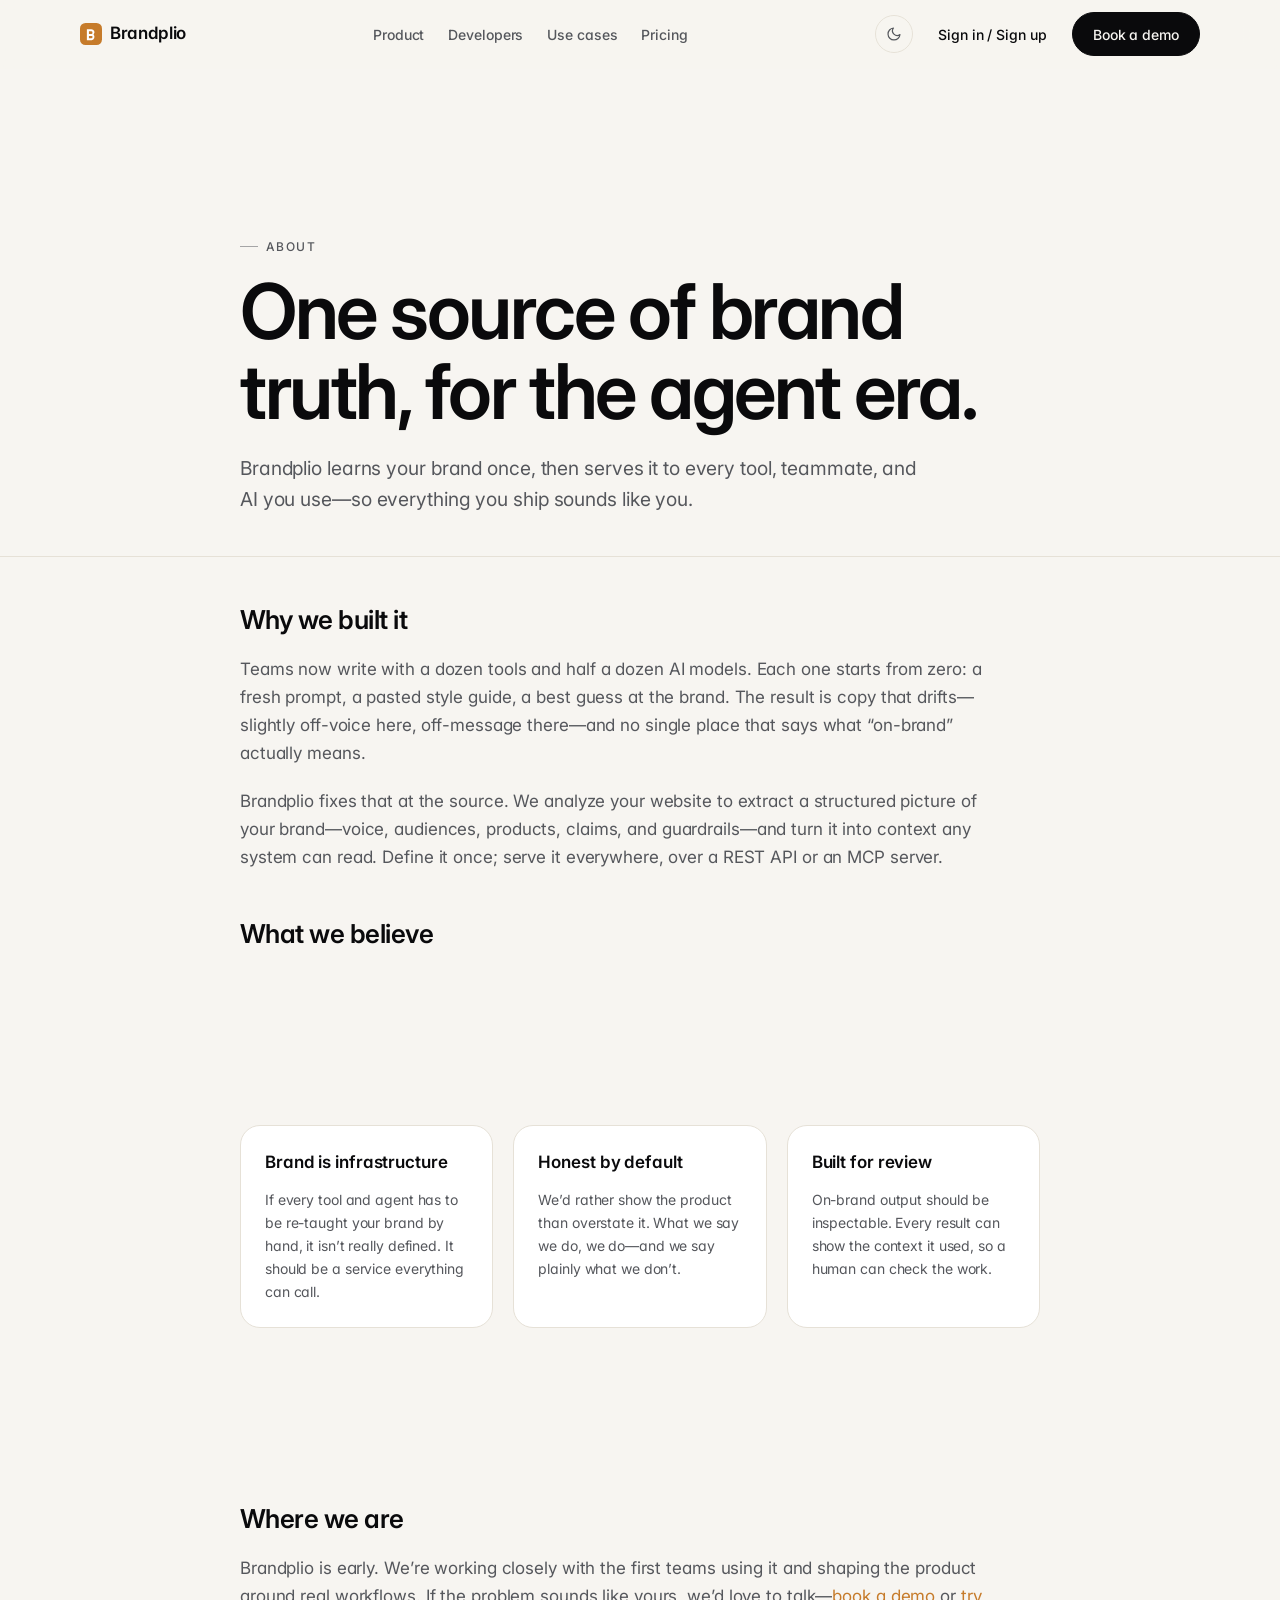
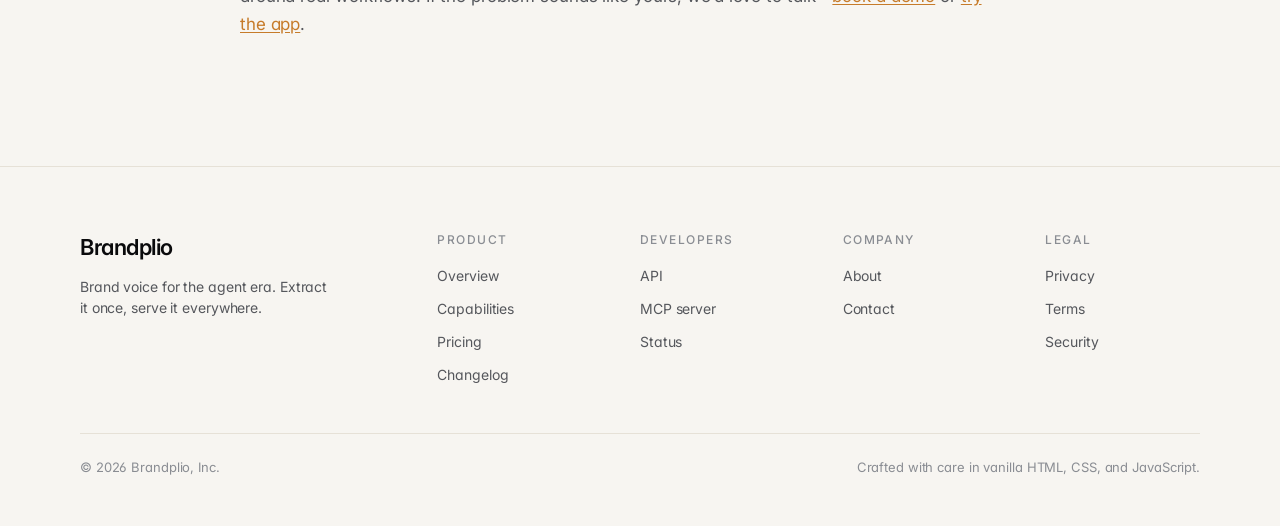
==== about/index.html @ db639cde "Trim footer dead links; add About, Privacy, Terms pages - Remove Careers and Customers from the foot" ====
<!doctype html>
<html lang="en">
<head>
<meta charset="utf-8" />
<meta name="viewport" content="width=device-width, initial-scale=1, viewport-fit=cover" />
<meta name="color-scheme" content="light dark" />
<title>About · Brandplio</title>
<meta name="description" content="Why Brandplio exists: give every tool, teammate, and AI one shared source of brand truth." />
<meta property="og:title" content="About Brandplio" />
<meta property="og:description" content="Why Brandplio exists: give every tool, teammate, and AI one shared source of brand truth." />
<meta property="og:type" content="website" />
<meta property="og:url" content="https://brandplio.com/about/" />
<link rel="canonical" href="https://brandplio.com/about/" />

<script>
  (function () {
    try {
      var t = localStorage.getItem('bp:theme');
      if (t === 'dark' || t === 'light') document.documentElement.setAttribute('data-theme', t);
    } catch (e) {}
  })();
</script>

<link rel="preconnect" href="https://fonts.googleapis.com" />
<link rel="preconnect" href="https://fonts.gstatic.com" crossorigin />
<link rel="stylesheet" href="https://fonts.googleapis.com/css2?family=Inter:wght@400;500;600;700&family=JetBrains+Mono:wght@400;500&display=swap" />

<link rel="stylesheet" href="../styles/tokens.css" />
<link rel="stylesheet" href="../styles/base.css" />
<link rel="stylesheet" href="../styles/components.css" />
<link rel="stylesheet" href="../styles/page.css" />

<link rel="icon" type="image/svg+xml" href="data:image/svg+xml,%3Csvg xmlns='http://www.w3.org/2000/svg' viewBox='0 0 32 32'%3E%3Crect width='32' height='32' rx='8' fill='%23C67B2A'/%3E%3Cpath d='M10 9h6.5a4.5 4.5 0 0 1 3.2 7.7A5 5 0 0 1 17 25H10V9zm3 3v4h3.2a2 2 0 1 0 0-4H13zm0 7v3h3.8a1.5 1.5 0 1 0 0-3H13z' fill='%230A0A0C'/%3E%3C/svg%3E" />
</head>

<body>

<!-- ============================= NAV ============================= -->
<header class="nav" id="nav">
  <div class="container nav__inner">
    <a href="../" class="nav__brand" aria-label="Brandplio home">
      <svg class="nav__brand-mark" viewBox="0 0 32 32" aria-hidden="true">
        <style>.bp-m-bg{fill:var(--color-accent)}.bp-m-fg{fill:var(--color-ink-on-accent)}</style>
        <rect class="bp-m-bg" width="32" height="32" rx="8" />
        <path class="bp-m-fg" d="M10 9h6.5a4.5 4.5 0 0 1 3.2 7.7A5 5 0 0 1 17 25H10V9zm3 3v4h3.2a2 2 0 1 0 0-4H13zm0 7v3h3.8a1.5 1.5 0 1 0 0-3H13z"/>
      </svg>
      Brandplio
    </a>

    <nav class="nav__links" aria-label="Primary">
      <a href="../product/" class="nav__link">Product</a>
      <a href="../developers/" class="nav__link">Developers</a>
      <a href="../#use-cases" class="nav__link">Use cases</a>
      <a href="../#pricing" class="nav__link">Pricing</a>
    </nav>

    <div class="nav__actions">
      <button class="nav__theme" type="button" id="theme-toggle" aria-label="Toggle color theme" title="Toggle theme">
        <svg class="icon-moon" viewBox="0 0 24 24" fill="none" stroke="currentColor" stroke-width="1.8" stroke-linecap="round" stroke-linejoin="round" aria-hidden="true"><path d="M21 12.8A9 9 0 1 1 11.2 3a7 7 0 0 0 9.8 9.8Z"/></svg>
        <svg class="icon-sun" viewBox="0 0 24 24" fill="none" stroke="currentColor" stroke-width="1.8" stroke-linecap="round" stroke-linejoin="round" aria-hidden="true"><circle cx="12" cy="12" r="4"/><path d="M12 2v2M12 20v2M4.93 4.93l1.41 1.41M17.66 17.66l1.41 1.41M2 12h2M20 12h2M4.93 19.07l1.41-1.41M17.66 6.34l1.41-1.41"/></svg>
      </button>
      <a href="https://app.brandplio.com/" class="btn btn--plain" target="_blank" rel="noopener">Sign in / Sign up</a>
      <a href="../#demo" class="btn btn--primary">Book a demo</a>
    </div>
  </div>
</header>

<main>

  <!-- ============================= HERO ============================= -->
  <section class="page-hero">
    <div class="container container-narrow">
      <span class="eyebrow">About</span>
      <h1 class="display-lg page-hero__title">One source of brand truth, for the agent era.</h1>
      <p class="lede" style="margin-top: var(--space-5);">
        Brandplio learns your brand once, then serves it to every tool, teammate,
        and AI you use&mdash;so everything you ship sounds like you.
      </p>
    </div>
  </section>

  <!-- ============================= STORY ============================= -->
  <section class="container container-narrow">
    <div class="prose">
      <h2>Why we built it</h2>
      <p>
        Teams now write with a dozen tools and half a dozen AI models. Each one
        starts from zero: a fresh prompt, a pasted style guide, a best guess at
        the brand. The result is copy that drifts&mdash;slightly off-voice here,
        off-message there&mdash;and no single place that says what &ldquo;on-brand&rdquo;
        actually means.
      </p>
      <p>
        Brandplio fixes that at the source. We analyze your website to extract a
        structured picture of your brand&mdash;voice, audiences, products, claims,
        and guardrails&mdash;and turn it into context any system can read. Define
        it once; serve it everywhere, over a REST API or an MCP server.
      </p>

      <h2>What we believe</h2>
    </div>

    <div class="values">
      <div class="value-card">
        <div class="value-card__title">Brand is infrastructure</div>
        <p class="value-card__body">
          If every tool and agent has to be re-taught your brand by hand, it
          isn&rsquo;t really defined. It should be a service everything can call.
        </p>
      </div>
      <div class="value-card">
        <div class="value-card__title">Honest by default</div>
        <p class="value-card__body">
          We&rsquo;d rather show the product than overstate it. What we say we do,
          we do&mdash;and we say plainly what we don&rsquo;t.
        </p>
      </div>
      <div class="value-card">
        <div class="value-card__title">Built for review</div>
        <p class="value-card__body">
          On-brand output should be inspectable. Every result can show the
          context it used, so a human can check the work.
        </p>
      </div>
    </div>

    <div class="prose">
      <h2>Where we are</h2>
      <p>
        Brandplio is early. We&rsquo;re working closely with the first teams using
        it and shaping the product around real workflows. If the problem sounds
        like yours, we&rsquo;d love to talk&mdash;<a href="../#demo">book a demo</a>
        or <a href="https://app.brandplio.com/" target="_blank" rel="noopener">try the app</a>.
      </p>
    </div>
  </section>

</main>

<!-- ============================= FOOTER ============================= -->
<footer class="footer">
  <div class="container">
    <div class="footer__grid">
      <div class="footer__brand">
        <div class="footer__brand-name">Brandplio</div>
        <p class="footer__tag">Brand voice for the agent era. Extract it once, serve it everywhere.</p>
      </div>

      <div class="footer__col">
        <h4>Product</h4>
        <ul>
          <li><a href="../product/">Overview</a></li>
          <li><a href="../#capabilities">Capabilities</a></li>
          <li><a href="../#pricing">Pricing</a></li>
          <li><a href="#">Changelog</a></li>
        </ul>
      </div>

      <div class="footer__col">
        <h4>Developers</h4>
        <ul>
          <li><a href="../developers/">API</a></li>
          <li><a href="../developers/#mcp">MCP server</a></li>
          <li><a href="#">Status</a></li>
        </ul>
      </div>

      <div class="footer__col">
        <h4>Company</h4>
        <ul>
          <li><a href="../about/">About</a></li>
          <li><a href="#">Contact</a></li>
        </ul>
      </div>

      <div class="footer__col">
        <h4>Legal</h4>
        <ul>
          <li><a href="../privacy/">Privacy</a></li>
          <li><a href="../terms/">Terms</a></li>
          <li><a href="#">Security</a></li>
        </ul>
      </div>
    </div>

    <div class="footer__bottom">
      <div>&copy; <span id="year">2026</span> Brandplio, Inc.</div>
      <div>Crafted with care in vanilla HTML, CSS, and JavaScript.</div>
    </div>
  </div>
</footer>

<script type="module" src="../scripts/main.js"></script>

</body>
</html>
---- styles/tokens.css ----
/* Brandplio — Design Tokens
 * All system-level values live here as CSS custom properties.
 * Dark theme overrides at the bottom; toggle via [data-theme] on <html>.
 */

:root {
  color-scheme: light;

  /* ——— Color: foundation ——— */
  --color-bg:              #F7F5F1;
  --color-bg-elevated:     #FFFFFF;
  --color-surface:         #FBF9F5;
  --color-surface-sunken:  #EFEBE3;

  /* ——— Color: ink ——— */
  --color-ink:             #0A0A0C;
  --color-ink-strong:      #000000;
  --color-ink-muted:       #55575C;
  --color-ink-subtle:      #8A8D93;
  --color-ink-on-accent:   #FFFFFF;

  /* ——— Color: borders & dividers ——— */
  --color-border:          #E6E1D7;
  --color-border-strong:   #D4CEC0;
  --color-border-subtle:   #EFEBE3;

  /* ——— Color: accent (warm ochre) ——— */
  --color-accent:          #C67B2A;
  --color-accent-hover:    #AA6921;
  --color-accent-active:   #8F5818;
  --color-accent-soft:     #F0E0C8;
  --color-accent-fade:     rgba(198, 123, 42, 0.12);

  /* ——— Color: semantic ——— */
  --color-signal-warn:     #B8791A;
  --color-signal-risk:     #A83E2B;
  --color-signal-ok:       #3F7A4A;

  /* ——— Color: code block ——— */
  --code-bg:               #0E0E10;
  --code-ink:              #E8E6E1;
  --code-ink-muted:        #8A8D93;
  --code-comment:          #6B6F76;
  --code-keyword:          #E39A4C;
  --code-string:           #C8B48A;
  --code-fn:               #9FB8D4;
  --code-number:           #D38B7A;

  /* ——— Typography ——— */
  --font-display: 'Inter Display', 'Inter', -apple-system, BlinkMacSystemFont, 'Segoe UI', sans-serif;
  --font-body:    'Inter', -apple-system, BlinkMacSystemFont, 'Segoe UI', sans-serif;
  --font-mono:    'JetBrains Mono', ui-monospace, 'SF Mono', 'Menlo', monospace;

  --text-3xs:  0.6875rem;  /* 11 */
  --text-2xs:  0.75rem;    /* 12 */
  --text-xs:   0.8125rem;  /* 13 */
  --text-sm:   0.875rem;   /* 14 */
  --text-base: 1rem;       /* 16 */
  --text-md:   1.0625rem;  /* 17 */
  --text-lg:   1.1875rem;  /* 19 */
  --text-xl:   1.375rem;   /* 22 */
  --text-2xl:  1.625rem;   /* 26 */
  --text-3xl:  2rem;       /* 32 */
  --text-4xl:  2.5rem;     /* 40 */
  --text-5xl:  3.25rem;    /* 52 */
  --text-6xl:  4.25rem;    /* 68 */
  --text-7xl:  5.5rem;     /* 88 */
  --text-8xl:  7rem;       /* 112 — hero on wide screens */

  --leading-tight:  1.05;
  --leading-snug:   1.2;
  --leading-normal: 1.5;
  --leading-relaxed: 1.65;

  --tracking-tight:  -0.03em;
  --tracking-snug:   -0.018em;
  --tracking-normal: -0.006em;
  --tracking-wide:    0.04em;
  --tracking-caps:    0.12em;

  --weight-regular: 400;
  --weight-medium:  500;
  --weight-semi:    600;
  --weight-bold:    700;

  /* ——— Spacing (4px base) ——— */
  --space-0:   0;
  --space-1:   0.25rem;
  --space-2:   0.5rem;
  --space-3:   0.75rem;
  --space-4:   1rem;
  --space-5:   1.25rem;
  --space-6:   1.5rem;
  --space-8:   2rem;
  --space-10:  2.5rem;
  --space-12:  3rem;
  --space-16:  4rem;
  --space-20:  5rem;
  --space-24:  6rem;
  --space-32:  8rem;
  --space-40: 10rem;
  --space-48: 12rem;

  /* ——— Layout ——— */
  --max-content:  1200px;
  --max-narrow:   880px;
  --max-prose:    68ch;
  --gutter:       clamp(1.25rem, 4vw, 2.5rem);
  --section-y:    clamp(4rem, 10vw, 8rem);
  --section-y-lg: clamp(6rem, 14vw, 12rem);

  /* ——— Radii ——— */
  --radius-xs:   3px;
  --radius-sm:   6px;
  --radius-md:   10px;
  --radius-lg:   14px;
  --radius-xl:   20px;
  --radius-2xl:  28px;
  --radius-full: 999px;

  /* ——— Elevation ——— */
  --shadow-xs: 0 1px 2px rgba(10, 10, 12, 0.04);
  --shadow-sm: 0 2px 6px rgba(10, 10, 12, 0.05), 0 1px 2px rgba(10, 10, 12, 0.04);
  --shadow-md: 0 6px 16px rgba(10, 10, 12, 0.06), 0 2px 4px rgba(10, 10, 12, 0.04);
  --shadow-lg: 0 16px 40px rgba(10, 10, 12, 0.08), 0 4px 8px rgba(10, 10, 12, 0.04);
  --shadow-xl: 0 32px 64px rgba(10, 10, 12, 0.12);
  --ring-focus: 0 0 0 3px var(--color-accent-fade);

  /* ——— Motion ——— */
  --ease-out:      cubic-bezier(0.2, 0, 0, 1);
  --ease-out-soft: cubic-bezier(0.22, 0.61, 0.36, 1);
  --ease-in-out:   cubic-bezier(0.65, 0, 0.35, 1);
  --dur-instant:   80ms;
  --dur-fast:      150ms;
  --dur-base:      240ms;
  --dur-slow:      480ms;
  --dur-slower:    800ms;

  /* ——— Z-index ——— */
  --z-nav:    100;
  --z-dialog: 200;
  --z-toast:  300;
}

/* ——— Dark theme ——— */
[data-theme="dark"] {
  color-scheme: dark;

  --color-bg:              #0A0A0C;
  --color-bg-elevated:     #111115;
  --color-surface:         #141418;
  --color-surface-sunken:  #070708;

  --color-ink:             #F2EFE9;
  --color-ink-strong:      #FFFFFF;
  --color-ink-muted:       #A8A8AD;
  --color-ink-subtle:      #6C6E74;
  --color-ink-on-accent:   #0A0A0C;

  --color-border:          #24242A;
  --color-border-strong:   #35353B;
  --color-border-subtle:   #1A1A1F;

  --color-accent:          #E39A4C;
  --color-accent-hover:    #EDB068;
  --color-accent-active:   #F4C487;
  --color-accent-soft:     #2C2013;
  --color-accent-fade:     rgba(227, 154, 76, 0.16);

  --code-bg:               #0E0E10;

  --shadow-xs: 0 1px 2px rgba(0, 0, 0, 0.4);
  --shadow-sm: 0 2px 6px rgba(0, 0, 0, 0.45), 0 1px 2px rgba(0, 0, 0, 0.4);
  --shadow-md: 0 6px 16px rgba(0, 0, 0, 0.45), 0 2px 4px rgba(0, 0, 0, 0.35);
  --shadow-lg: 0 16px 40px rgba(0, 0, 0, 0.5), 0 4px 8px rgba(0, 0, 0, 0.35);
  --shadow-xl: 0 32px 64px rgba(0, 0, 0, 0.6);
}

/* Auto-dark if system prefers AND user hasn't chosen */
@media (prefers-color-scheme: dark) {
  :root:not([data-theme="light"]) {
    color-scheme: dark;

    --color-bg:              #0A0A0C;
    --color-bg-elevated:     #111115;
    --color-surface:         #141418;
    --color-surface-sunken:  #070708;

    --color-ink:             #F2EFE9;
    --color-ink-strong:      #FFFFFF;
    --color-ink-muted:       #A8A8AD;
    --color-ink-subtle:      #6C6E74;
    --color-ink-on-accent:   #0A0A0C;

    --color-border:          #24242A;
    --color-border-strong:   #35353B;
    --color-border-subtle:   #1A1A1F;

    --color-accent:          #E39A4C;
    --color-accent-hover:    #EDB068;
    --color-accent-active:   #F4C487;
    --color-accent-soft:     #2C2013;
    --color-accent-fade:     rgba(227, 154, 76, 0.16);

    --shadow-xs: 0 1px 2px rgba(0, 0, 0, 0.4);
    --shadow-sm: 0 2px 6px rgba(0, 0, 0, 0.45), 0 1px 2px rgba(0, 0, 0, 0.4);
    --shadow-md: 0 6px 16px rgba(0, 0, 0, 0.45), 0 2px 4px rgba(0, 0, 0, 0.35);
    --shadow-lg: 0 16px 40px rgba(0, 0, 0, 0.5), 0 4px 8px rgba(0, 0, 0, 0.35);
    --shadow-xl: 0 32px 64px rgba(0, 0, 0, 0.6);
  }
}
---- styles/base.css ----
/* Brandplio — Base styles
 * Reset + typography + layout primitives.
 */

*, *::before, *::after { box-sizing: border-box; }

html {
  -webkit-text-size-adjust: 100%;
  -moz-text-size-adjust: 100%;
  text-size-adjust: 100%;
  scroll-behavior: smooth;
}

body {
  margin: 0;
  background: var(--color-bg);
  color: var(--color-ink);
  font-family: var(--font-body);
  font-size: var(--text-md);
  line-height: var(--leading-normal);
  letter-spacing: var(--tracking-normal);
  font-feature-settings: 'ss01', 'cv11';
  -webkit-font-smoothing: antialiased;
  -moz-osx-font-smoothing: grayscale;
  text-rendering: optimizeLegibility;
  transition: background-color var(--dur-base) var(--ease-out),
              color var(--dur-base) var(--ease-out);
}

h1, h2, h3, h4, h5, h6, p, figure, blockquote, ul, ol, dl, dd {
  margin: 0;
}

ul, ol { padding: 0; list-style: none; }

a {
  color: inherit;
  text-decoration: none;
  transition: color var(--dur-fast) var(--ease-out);
}

a:focus-visible,
button:focus-visible,
input:focus-visible,
textarea:focus-visible,
[tabindex]:focus-visible {
  outline: none;
  box-shadow: var(--ring-focus);
  border-radius: var(--radius-sm);
}

img, svg, video { display: block; max-width: 100%; }

button {
  font: inherit;
  color: inherit;
  background: none;
  border: 0;
  padding: 0;
  cursor: pointer;
}

input, textarea, select {
  font: inherit;
  color: inherit;
}

hr {
  border: 0;
  height: 1px;
  background: var(--color-border);
}

code, pre, kbd, samp {
  font-family: var(--font-mono);
  font-size: 0.95em;
}

::selection {
  background: var(--color-accent-soft);
  color: var(--color-ink);
}

/* —— Headings —— */
.eyebrow {
  display: inline-flex;
  align-items: center;
  gap: var(--space-2);
  font-family: var(--font-body);
  font-size: var(--text-2xs);
  font-weight: var(--weight-medium);
  letter-spacing: var(--tracking-caps);
  text-transform: uppercase;
  color: var(--color-ink-muted);
}
.eyebrow::before {
  content: "";
  width: 18px;
  height: 1px;
  background: currentColor;
  opacity: 0.5;
}

.display-xl, .display-lg, .display-md, .display-sm {
  font-family: var(--font-display);
  font-weight: var(--weight-semi);
  letter-spacing: var(--tracking-tight);
  line-height: var(--leading-tight);
  color: var(--color-ink);
  text-wrap: balance;
}

.display-xl {
  font-size: clamp(var(--text-5xl), 8.5vw, var(--text-8xl));
  line-height: 0.98;
  letter-spacing: -0.035em;
}

.display-lg {
  font-size: clamp(var(--text-4xl), 6vw, var(--text-7xl));
  letter-spacing: -0.032em;
}

.display-md {
  font-size: clamp(var(--text-3xl), 4.2vw, var(--text-5xl));
  letter-spacing: -0.028em;
}

.display-sm {
  font-size: clamp(var(--text-2xl), 2.6vw, var(--text-3xl));
  line-height: 1.1;
}

.lede {
  font-size: clamp(var(--text-lg), 1.5vw, var(--text-xl));
  line-height: var(--leading-relaxed);
  color: var(--color-ink-muted);
  max-width: 58ch;
  text-wrap: pretty;
}

.muted { color: var(--color-ink-muted); }
.subtle { color: var(--color-ink-subtle); }
.accent-text { color: var(--color-accent); }

/* —— Layout primitives —— */
.container {
  width: 100%;
  max-width: var(--max-content);
  margin: 0 auto;
  padding-left: var(--gutter);
  padding-right: var(--gutter);
}

.container-narrow {
  max-width: var(--max-narrow);
}

.section {
  padding-top: var(--section-y);
  padding-bottom: var(--section-y);
}

.section--lg { padding-top: var(--section-y-lg); padding-bottom: var(--section-y-lg); }
.section--tight { padding-top: var(--space-16); padding-bottom: var(--space-16); }

.section-head {
  display: grid;
  gap: var(--space-5);
  max-width: 720px;
  margin-bottom: var(--space-16);
}

/* —— Utility —— */
.sr-only {
  position: absolute;
  width: 1px; height: 1px;
  padding: 0; margin: -1px;
  overflow: hidden; clip: rect(0,0,0,0);
  white-space: nowrap; border: 0;
}

@media (prefers-reduced-motion: reduce) {
  *, *::before, *::after {
    animation-duration: 0.01ms !important;
    animation-iteration-count: 1 !important;
    transition-duration: 0.01ms !important;
    scroll-behavior: auto !important;
  }
}
---- styles/components.css ----
/* Brandplio — Reusable components
 * Nav, buttons, cards, tiles, tags, code block, tabs.
 */

/* ——————————————————————— Buttons ——————————————————————— */
.btn {
  display: inline-flex;
  align-items: center;
  justify-content: center;
  gap: var(--space-2);
  padding: 0 var(--space-5);
  height: 44px;
  border-radius: var(--radius-full);
  font-family: var(--font-body);
  font-size: var(--text-sm);
  font-weight: var(--weight-medium);
  letter-spacing: -0.005em;
  white-space: nowrap;
  cursor: pointer;
  transition: background-color var(--dur-fast) var(--ease-out),
              color var(--dur-fast) var(--ease-out),
              border-color var(--dur-fast) var(--ease-out),
              transform var(--dur-fast) var(--ease-out);
  border: 1px solid transparent;
}

.btn:active { transform: translateY(1px); }

.btn--primary {
  background: var(--color-ink);
  color: var(--color-bg);
  border-color: var(--color-ink);
}
.btn--primary:hover {
  background: var(--color-accent);
  border-color: var(--color-accent);
  color: var(--color-ink-on-accent);
}

.btn--accent {
  background: var(--color-accent);
  color: var(--color-ink-on-accent);
  border-color: var(--color-accent);
}
.btn--accent:hover {
  background: var(--color-accent-hover);
  border-color: var(--color-accent-hover);
}

.btn--ghost {
  background: transparent;
  color: var(--color-ink);
  border-color: var(--color-border-strong);
}
.btn--ghost:hover {
  border-color: var(--color-ink);
  background: var(--color-surface);
}

.btn--plain {
  background: transparent;
  color: var(--color-ink);
  padding: 0 var(--space-3);
}
.btn--plain:hover { color: var(--color-accent); }

.btn--lg {
  height: 52px;
  padding: 0 var(--space-6);
  font-size: var(--text-base);
}

.btn__arrow {
  display: inline-block;
  transition: transform var(--dur-fast) var(--ease-out);
}
.btn:hover .btn__arrow { transform: translateX(3px); }

/* ——————————————————————— Nav ——————————————————————— */
.nav {
  position: sticky;
  top: 0;
  z-index: var(--z-nav);
  background: color-mix(in srgb, var(--color-bg) 80%, transparent);
  backdrop-filter: saturate(180%) blur(18px);
  -webkit-backdrop-filter: saturate(180%) blur(18px);
  border-bottom: 1px solid transparent;
  transition: border-color var(--dur-base) var(--ease-out),
              background-color var(--dur-base) var(--ease-out);
}

.nav[data-scrolled="true"] {
  border-bottom-color: var(--color-border);
  background: color-mix(in srgb, var(--color-bg) 92%, transparent);
}

.nav__inner {
  display: flex;
  align-items: center;
  justify-content: space-between;
  height: 68px;
  gap: var(--space-8);
}

.nav__brand {
  display: inline-flex;
  align-items: center;
  gap: var(--space-2);
  font-family: var(--font-display);
  font-weight: var(--weight-semi);
  font-size: var(--text-md);
  letter-spacing: -0.02em;
  color: var(--color-ink);
}

.nav__brand-mark {
  width: 22px;
  height: 22px;
  display: inline-block;
}

.nav__links {
  display: flex;
  gap: var(--space-6);
  align-items: center;
}

.nav__link {
  font-size: var(--text-sm);
  color: var(--color-ink-muted);
  font-weight: var(--weight-medium);
}
.nav__link:hover { color: var(--color-ink); }

.nav__actions {
  display: flex;
  align-items: center;
  gap: var(--space-3);
}

.nav__theme {
  width: 38px;
  height: 38px;
  border-radius: var(--radius-full);
  border: 1px solid var(--color-border);
  display: inline-grid;
  place-items: center;
  color: var(--color-ink-muted);
  transition: border-color var(--dur-fast) var(--ease-out),
              color var(--dur-fast) var(--ease-out);
}
.nav__theme:hover {
  border-color: var(--color-ink);
  color: var(--color-ink);
}
.nav__theme svg { width: 16px; height: 16px; }
.nav__theme .icon-sun { display: none; }
[data-theme="dark"] .nav__theme .icon-sun { display: block; }
[data-theme="dark"] .nav__theme .icon-moon { display: none; }
@media (prefers-color-scheme: dark) {
  :root:not([data-theme="light"]) .nav__theme .icon-sun { display: block; }
  :root:not([data-theme="light"]) .nav__theme .icon-moon { display: none; }
}

.nav__mobile {
  display: none;
}

@media (max-width: 820px) {
  .nav__links { display: none; }
  .nav__brand { font-size: var(--text-base); }
}

/* ——————————————————————— Tags ——————————————————————— */
.tag {
  display: inline-flex;
  align-items: center;
  gap: var(--space-2);
  padding: var(--space-1) var(--space-3);
  border-radius: var(--radius-full);
  font-size: var(--text-2xs);
  font-weight: var(--weight-medium);
  letter-spacing: var(--tracking-caps);
  text-transform: uppercase;
  background: var(--color-accent-fade);
  color: var(--color-accent);
  border: 1px solid transparent;
}

.tag--ghost {
  background: transparent;
  color: var(--color-ink-muted);
  border-color: var(--color-border);
}

.tag__dot {
  width: 6px; height: 6px;
  border-radius: 50%;
  background: currentColor;
}

/* ——————————————————————— Cards ——————————————————————— */
.card {
  background: var(--color-bg-elevated);
  border: 1px solid var(--color-border);
  border-radius: var(--radius-lg);
  transition: border-color var(--dur-fast) var(--ease-out),
              transform var(--dur-base) var(--ease-out),
              box-shadow var(--dur-base) var(--ease-out);
}
.card:hover {
  border-color: var(--color-border-strong);
  box-shadow: var(--shadow-md);
}

/* ——————————————————————— Code block ——————————————————————— */
.code {
  background: var(--code-bg);
  color: var(--code-ink);
  border-radius: var(--radius-lg);
  overflow: hidden;
  font-family: var(--font-mono);
  font-size: var(--text-sm);
  line-height: var(--leading-relaxed);
  border: 1px solid var(--color-border);
}

.code__head {
  display: flex;
  align-items: center;
  justify-content: space-between;
  padding: var(--space-3) var(--space-4);
  border-bottom: 1px solid rgba(255,255,255,0.06);
  color: var(--code-ink-muted);
  font-family: var(--font-body);
  font-size: var(--text-2xs);
  letter-spacing: var(--tracking-caps);
  text-transform: uppercase;
}

.code__lights {
  display: inline-flex;
  gap: 6px;
}
.code__lights span {
  width: 11px; height: 11px;
  border-radius: 50%;
  background: #2A2A2E;
}

.code__copy {
  display: inline-flex;
  align-items: center;
  gap: var(--space-2);
  color: var(--code-ink-muted);
  font-size: var(--text-2xs);
  letter-spacing: var(--tracking-caps);
  text-transform: uppercase;
  padding: var(--space-1) var(--space-2);
  border-radius: var(--radius-sm);
  transition: color var(--dur-fast) var(--ease-out),
              background-color var(--dur-fast) var(--ease-out);
}
.code__copy:hover {
  color: var(--code-ink);
  background: rgba(255,255,255,0.04);
}

.code__body {
  padding: var(--space-5) var(--space-6);
  overflow-x: auto;
  white-space: pre;
  tab-size: 2;
}

.tok-comment { color: var(--code-comment); font-style: italic; }
.tok-kw      { color: var(--code-keyword); }
.tok-str     { color: var(--code-string); }
.tok-fn      { color: var(--code-fn); }
.tok-num     { color: var(--code-number); }
.tok-dim     { color: var(--code-ink-muted); }

/* ——————————————————————— Tabs ——————————————————————— */
.tabs {
  display: flex;
  gap: var(--space-1);
  padding: var(--space-1);
  background: var(--color-surface);
  border: 1px solid var(--color-border);
  border-radius: var(--radius-full);
  width: fit-content;
}

.tab {
  padding: var(--space-2) var(--space-5);
  border-radius: var(--radius-full);
  font-size: var(--text-sm);
  font-weight: var(--weight-medium);
  color: var(--color-ink-muted);
  transition: background-color var(--dur-fast) var(--ease-out),
              color var(--dur-fast) var(--ease-out);
}
.tab:hover { color: var(--color-ink); }
.tab[aria-selected="true"] {
  background: var(--color-bg-elevated);
  color: var(--color-ink);
  box-shadow: var(--shadow-xs);
}

/* ——————————————————————— Feature list (shared across pages) ——————————————————————— */
.dev-feat {
  display: flex;
  flex-direction: column;
  gap: var(--space-4);
  margin: var(--space-8) 0;
}
.dev-feat li {
  display: grid;
  grid-template-columns: 20px 1fr;
  gap: var(--space-3);
  align-items: flex-start;
  font-size: var(--text-sm);
  color: var(--color-ink-muted);
  line-height: var(--leading-relaxed);
}
.dev-feat svg {
  margin-top: 3px;
  color: var(--color-accent);
  width: 16px; height: 16px;
}
.dev-feat b {
  color: var(--color-ink);
  font-weight: var(--weight-semi);
}

/* ——————————————————————— Footer ——————————————————————— */
.footer {
  border-top: 1px solid var(--color-border);
  padding: var(--space-16) 0 var(--space-12);
  color: var(--color-ink-muted);
  font-size: var(--text-sm);
}

.footer__grid {
  display: grid;
  grid-template-columns: 2fr repeat(4, 1fr);
  gap: var(--space-12);
  margin-bottom: var(--space-12);
}

@media (max-width: 820px) {
  .footer__grid { grid-template-columns: 1fr 1fr; gap: var(--space-8); }
}

.footer__brand {
  display: flex; flex-direction: column; gap: var(--space-3);
  max-width: 28ch;
}
.footer__brand-name {
  font-family: var(--font-display);
  font-size: var(--text-xl);
  font-weight: var(--weight-semi);
  letter-spacing: -0.02em;
  color: var(--color-ink);
}
.footer__tag { color: var(--color-ink-muted); font-size: var(--text-sm); }

.footer__col h4 {
  font-family: var(--font-body);
  font-size: var(--text-2xs);
  font-weight: var(--weight-medium);
  letter-spacing: var(--tracking-caps);
  text-transform: uppercase;
  color: var(--color-ink-subtle);
  margin-bottom: var(--space-4);
}
.footer__col ul { display: flex; flex-direction: column; gap: var(--space-3); }
.footer__col a:hover { color: var(--color-ink); }

.footer__bottom {
  display: flex;
  justify-content: space-between;
  align-items: center;
  padding-top: var(--space-6);
  border-top: 1px solid var(--color-border);
  font-size: var(--text-xs);
  color: var(--color-ink-subtle);
  flex-wrap: wrap;
  gap: var(--space-4);
}
---- styles/page.css ----
/* Brandplio — Static content pages (about, privacy, terms)
 * Simple, readable prose layout built on the shared tokens.
 */

.page-hero {
  padding-top: calc(var(--section-y) + var(--space-8));
  padding-bottom: var(--space-10);
  border-bottom: 1px solid var(--color-border);
}

.page-hero__title {
  margin-top: var(--space-4);
}

.page-hero__meta {
  margin-top: var(--space-5);
  font-size: var(--text-sm);
  color: var(--color-ink-muted);
}

/* —— Prose —— */
.prose {
  padding-top: var(--space-12);
  padding-bottom: var(--section-y);
}

.prose > * + * {
  margin-top: var(--space-5);
}

.prose h2 {
  font-family: var(--font-display);
  font-size: var(--text-2xl);
  font-weight: var(--weight-semi);
  letter-spacing: -0.02em;
  line-height: 1.15;
  color: var(--color-ink);
  margin-top: var(--space-12);
}

.prose h2:first-child {
  margin-top: 0;
}

.prose h3 {
  font-size: var(--text-md);
  font-weight: var(--weight-semi);
  color: var(--color-ink);
  margin-top: var(--space-6);
}

.prose p,
.prose li {
  color: var(--color-ink-muted);
  line-height: var(--leading-relaxed);
  max-width: 68ch;
}

.prose ul {
  display: grid;
  gap: var(--space-2);
  padding-left: var(--space-6);
  list-style: disc;
}

.prose li {
  padding-left: var(--space-1);
}

.prose a {
  color: var(--color-accent);
  text-decoration: underline;
  text-underline-offset: 2px;
}

.prose strong {
  color: var(--color-ink);
  font-weight: var(--weight-semi);
}

/* —— About: simple values grid —— */
.values {
  display: grid;
  grid-template-columns: repeat(3, 1fr);
  gap: var(--space-5);
  padding-top: var(--space-12);
  padding-bottom: var(--section-y);
}

@media (max-width: 820px) {
  .values { grid-template-columns: 1fr; }
}

.value-card {
  padding: var(--space-6);
  border: 1px solid var(--color-border);
  border-radius: var(--radius-xl);
  background: var(--color-bg-elevated);
}

.value-card__title {
  font-weight: var(--weight-semi);
  color: var(--color-ink);
  margin-bottom: var(--space-3);
}

.value-card__body {
  color: var(--color-ink-muted);
  line-height: var(--leading-relaxed);
  font-size: var(--text-sm);
}
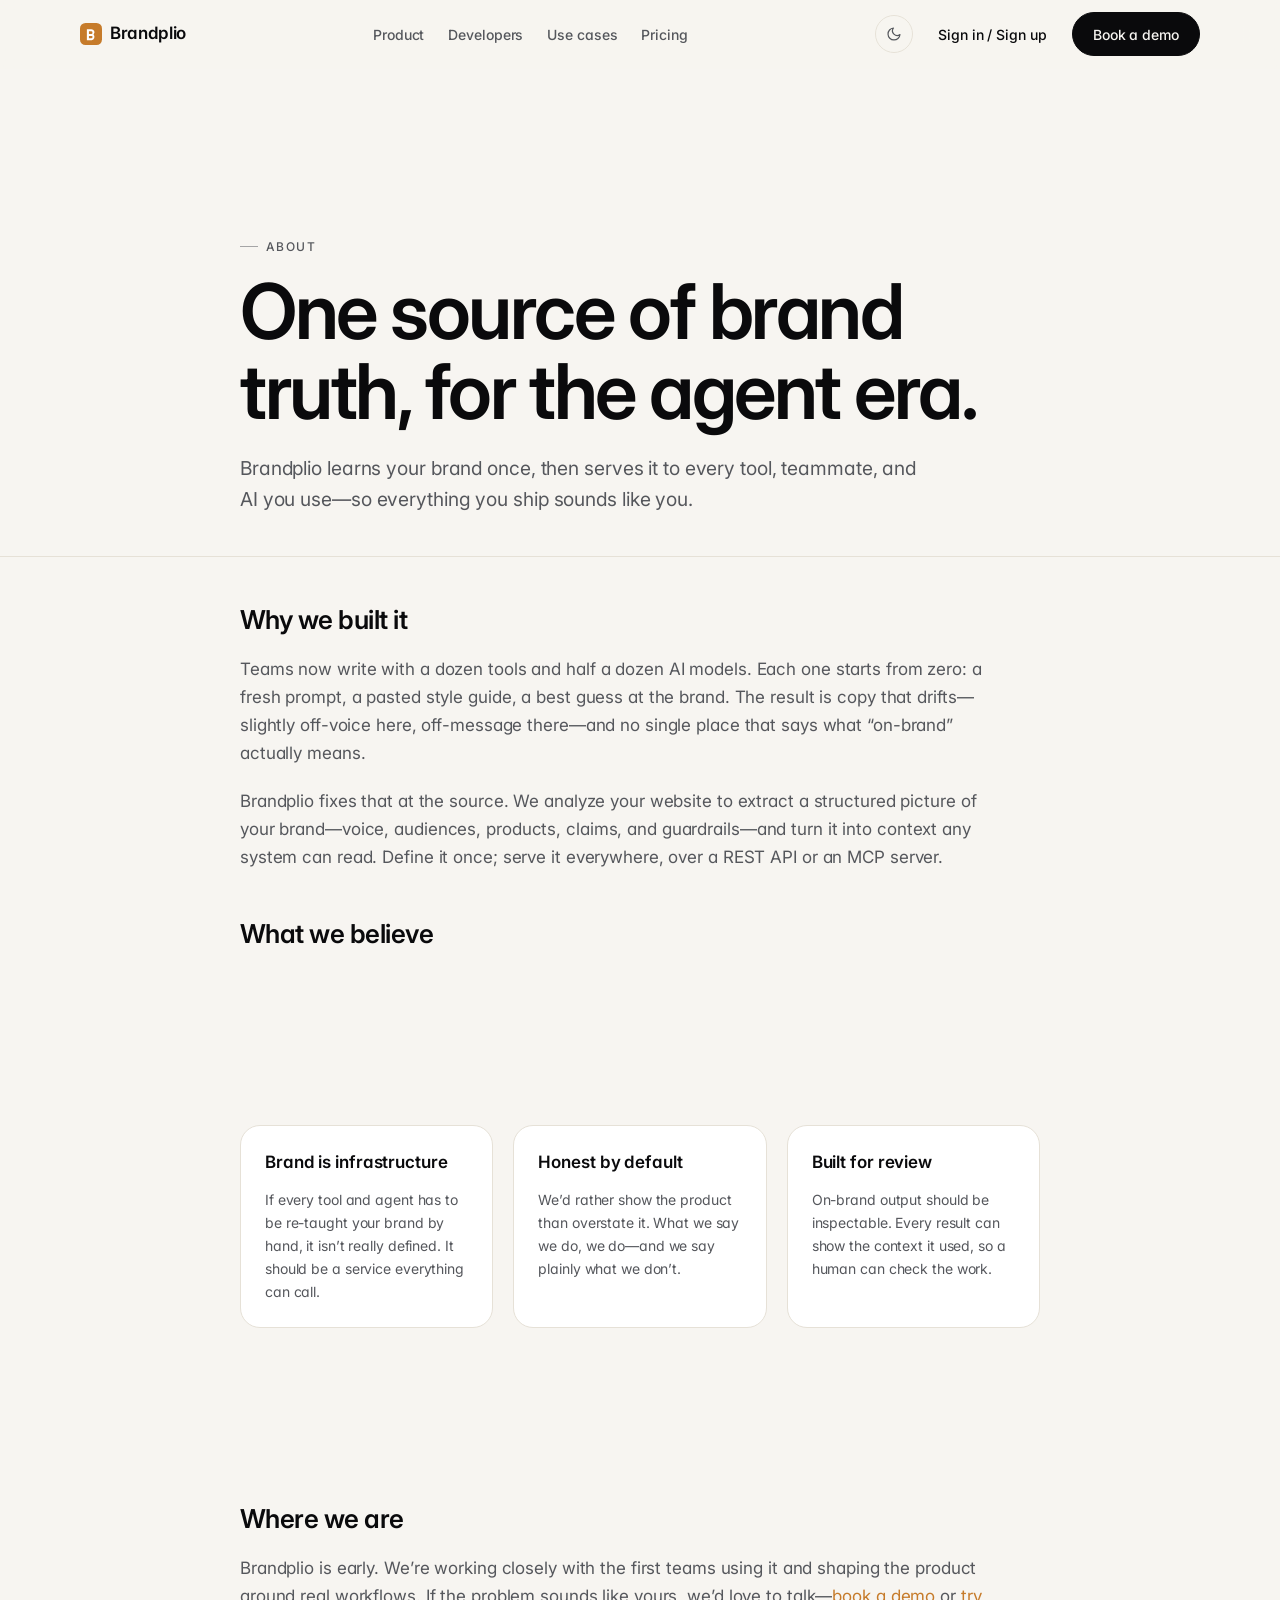
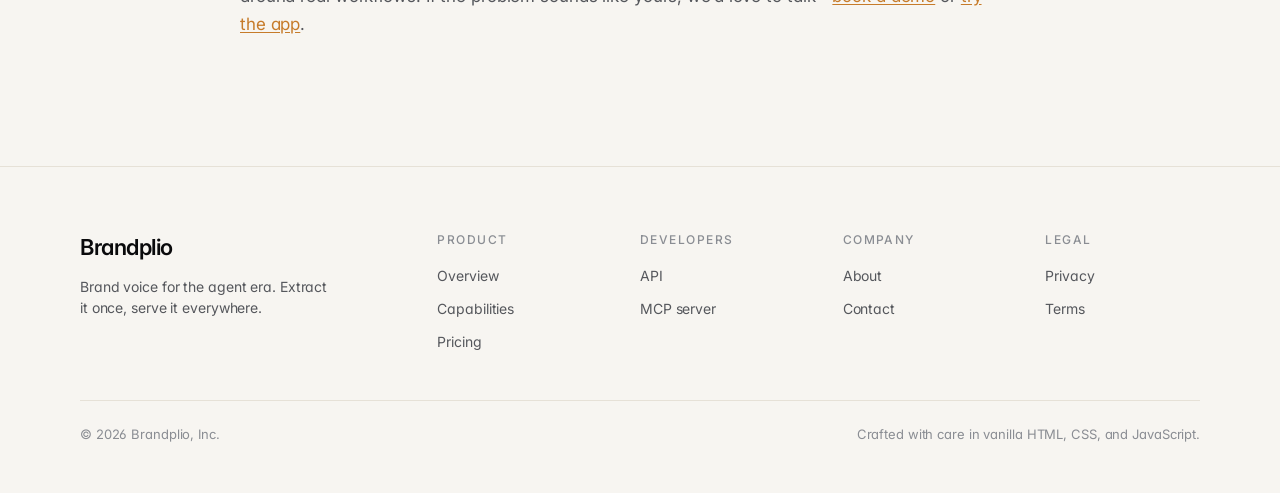
==== commit 1f8797eb: "Remove Changelog, Status, and Security footer links These belong in the authenticated app for custom" ====
--- a/about/index.html
+++ b/about/index.html
@@ -152,7 +152,6 @@
           <li><a href="../product/">Overview</a></li>
           <li><a href="../#capabilities">Capabilities</a></li>
           <li><a href="../#pricing">Pricing</a></li>
-          <li><a href="#">Changelog</a></li>
         </ul>
       </div>
 
@@ -161,7 +160,6 @@
         <ul>
           <li><a href="../developers/">API</a></li>
           <li><a href="../developers/#mcp">MCP server</a></li>
-          <li><a href="#">Status</a></li>
         </ul>
       </div>
 
@@ -178,7 +176,6 @@
         <ul>
           <li><a href="../privacy/">Privacy</a></li>
           <li><a href="../terms/">Terms</a></li>
-          <li><a href="#">Security</a></li>
         </ul>
       </div>
     </div>
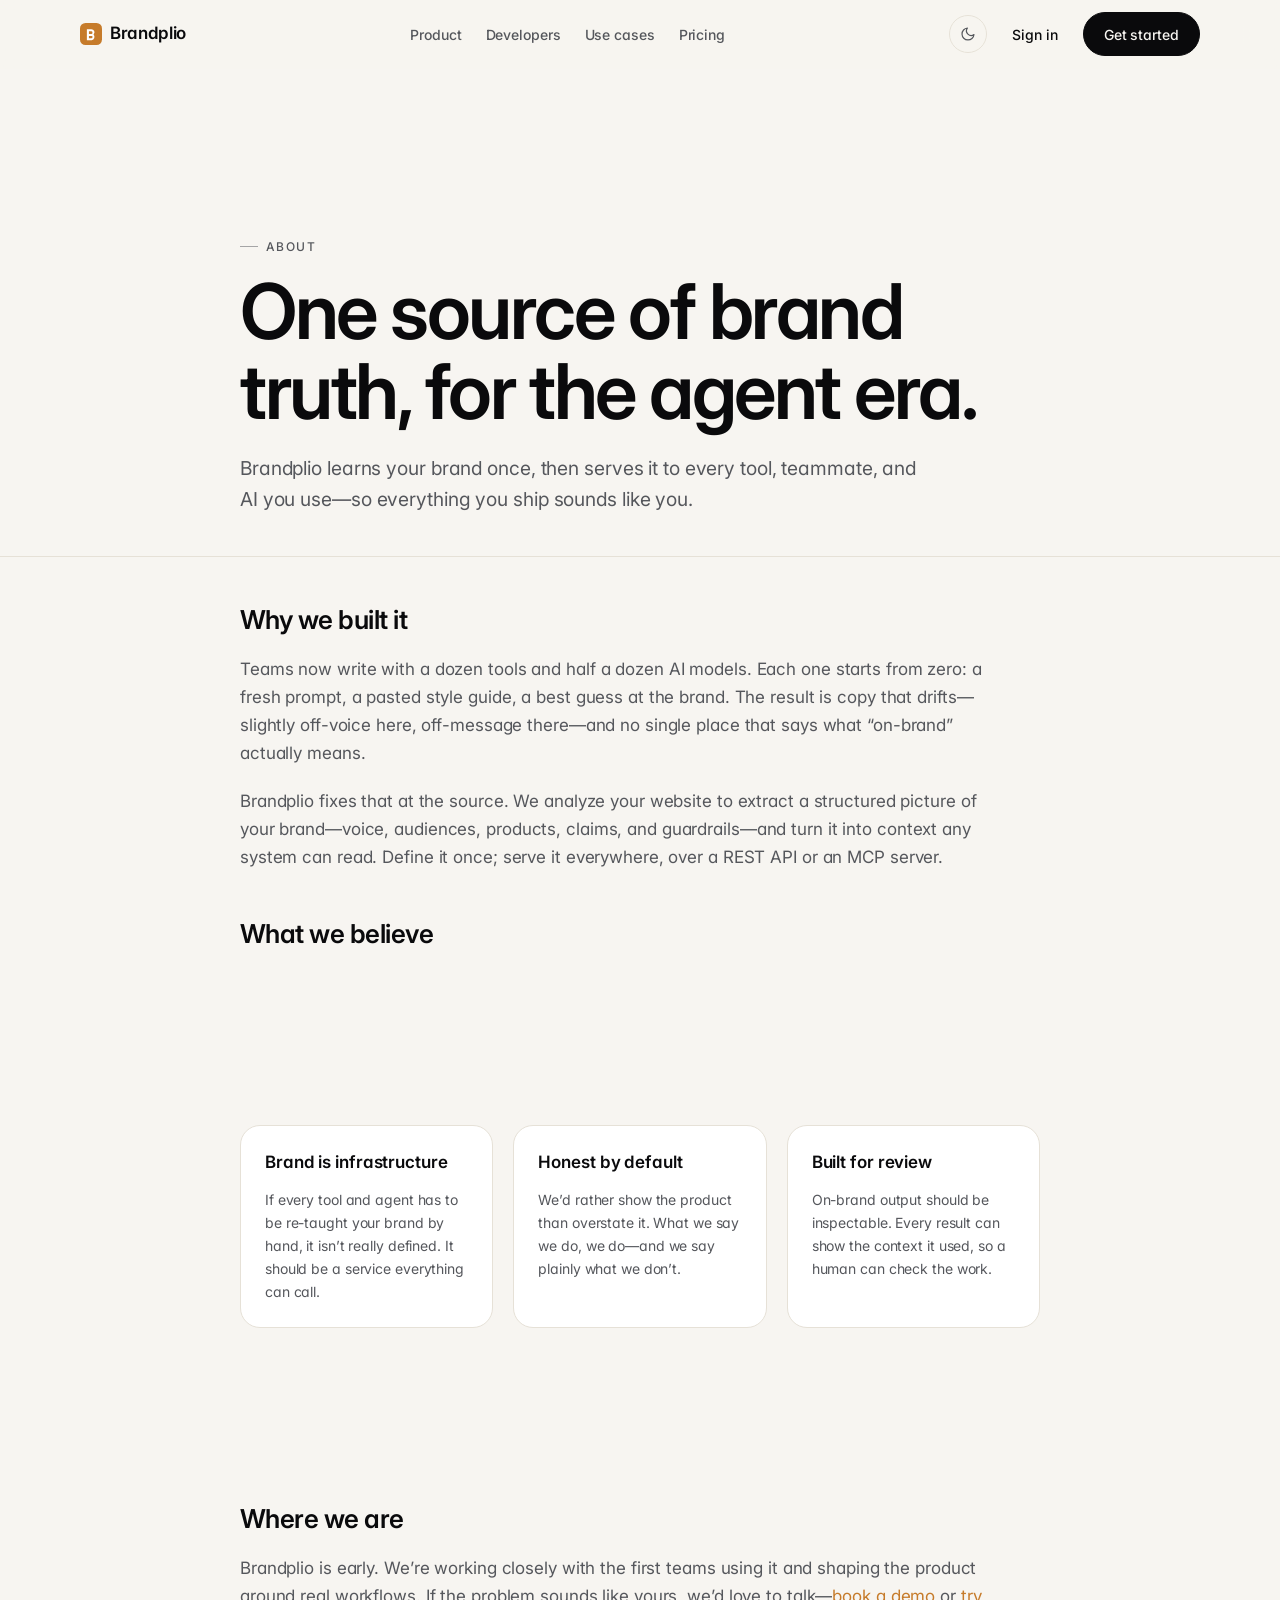
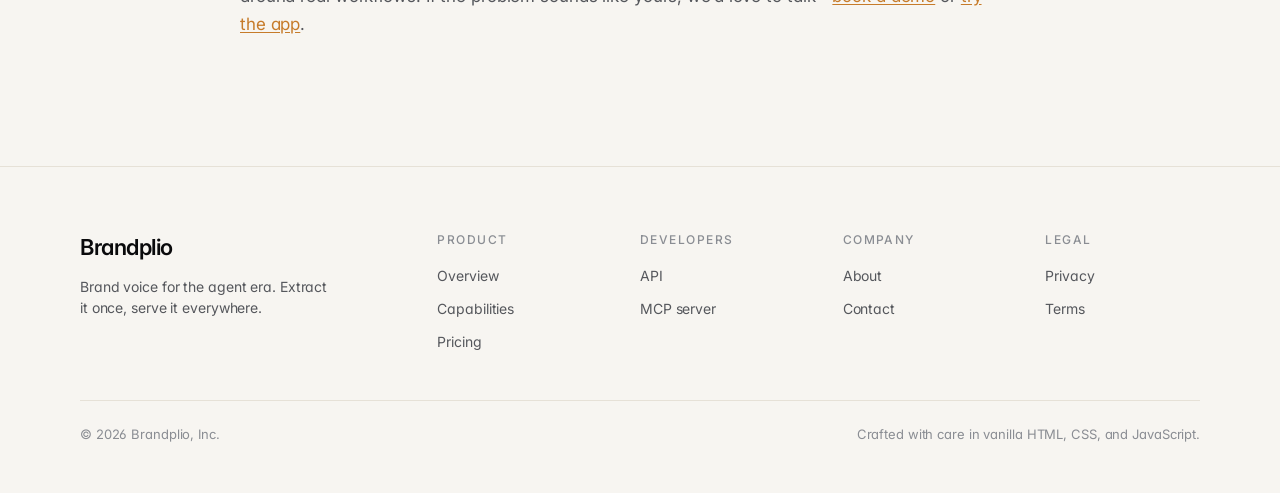
==== commit 8be5464a: "Flip to self-serve CTAs site-wide (Get started primary) Shift from a demo-led to a product-led motio" ====
--- a/about/index.html
+++ b/about/index.html
@@ -59,8 +59,8 @@
         <svg class="icon-moon" viewBox="0 0 24 24" fill="none" stroke="currentColor" stroke-width="1.8" stroke-linecap="round" stroke-linejoin="round" aria-hidden="true"><path d="M21 12.8A9 9 0 1 1 11.2 3a7 7 0 0 0 9.8 9.8Z"/></svg>
         <svg class="icon-sun" viewBox="0 0 24 24" fill="none" stroke="currentColor" stroke-width="1.8" stroke-linecap="round" stroke-linejoin="round" aria-hidden="true"><circle cx="12" cy="12" r="4"/><path d="M12 2v2M12 20v2M4.93 4.93l1.41 1.41M17.66 17.66l1.41 1.41M2 12h2M20 12h2M4.93 19.07l1.41-1.41M17.66 6.34l1.41-1.41"/></svg>
       </button>
-      <a href="https://app.brandplio.com/" class="btn btn--plain" target="_blank" rel="noopener">Sign in / Sign up</a>
-      <a href="../#demo" class="btn btn--primary">Book a demo</a>
+      <a href="https://app.brandplio.com/" class="btn btn--plain" target="_blank" rel="noopener">Sign in</a>
+      <a href="https://app.brandplio.com/" class="btn btn--primary" target="_blank" rel="noopener">Get started</a>
     </div>
   </div>
 </header>
